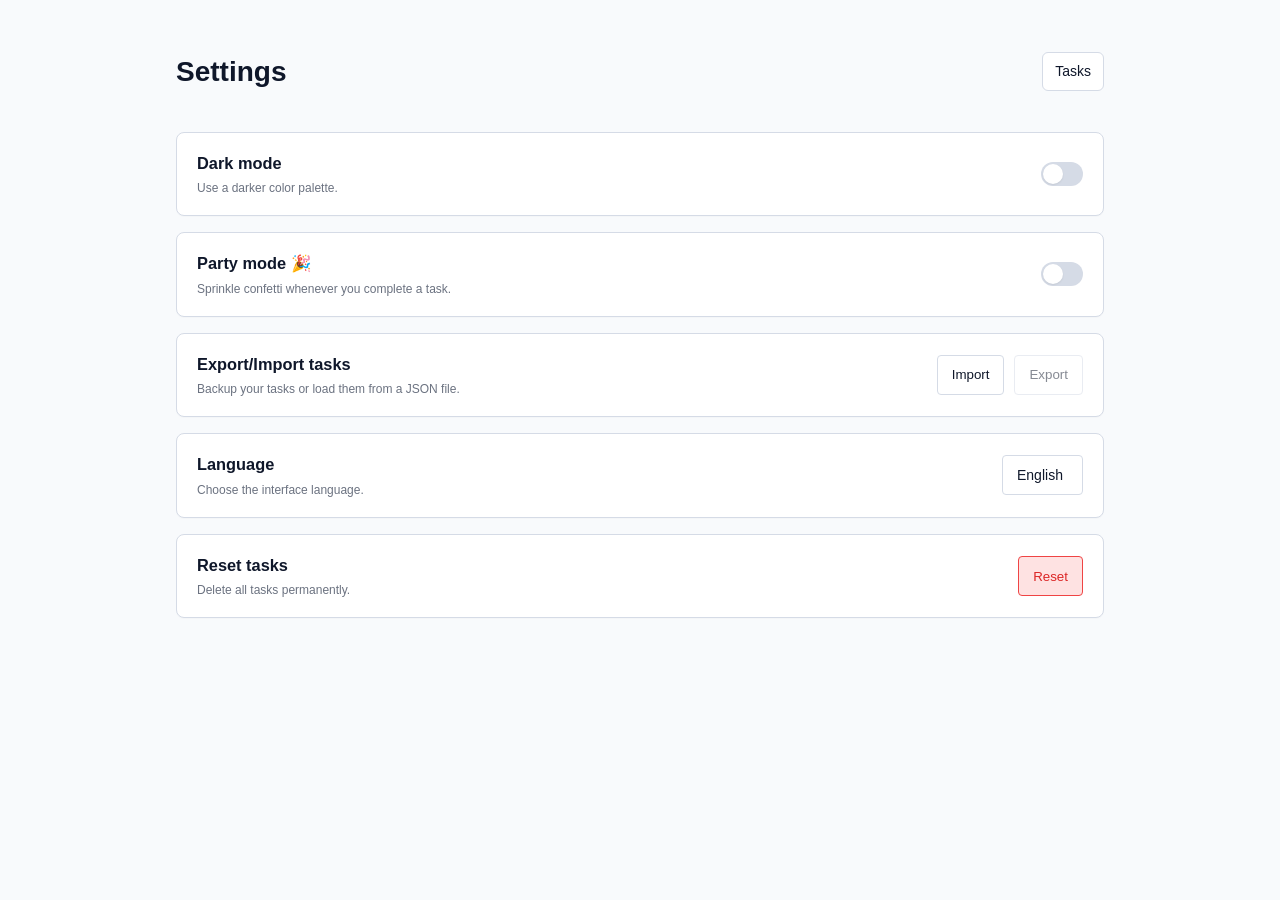
==== settings.html @ 6a359b62 "Initial commit" ====
<!DOCTYPE html>
<html lang="en">
<head>
  <meta charset="UTF-8">
  <meta name="viewport" content="width=device-width, initial-scale=1.0">
<title data-i18n="title.settings">Settings</title>
  <link rel="icon" type="image/png" href="favicons/favicon.png">
  <link rel="stylesheet" href="styles.css">
</head>
<body>
  <div class="app settings-page">
    <header class="settings-header">
      <div>
        <h1 data-i18n="title.settings">Settings</h1>
      </div>
      <nav class="page-nav">
        <a
          class="nav-link"
          href="./index.html"
          data-i18n="link.tasks"
          data-i18n-title="link.tasksTitle"
          title="Back to tasks"
        >
          Tasks
        </a>
      </nav>
    </header>

    <main class="settings-content">
      <section class="settings-card">
        <div class="settings-row">
          <div class="setting-label">
            <h3 data-i18n="section.darkMode.title">Dark mode</h3>
            <p class="hint" data-i18n="section.darkMode.hint">
              Use a darker color palette.
            </p>
          </div>
          <label
            class="settings-toggle"
            aria-label="Toggle dark mode"
            data-i18n-aria-label="section.darkMode.toggle"
          >
            <input
              type="checkbox"
              id="darkModeToggle"
              class="settings-toggle-input"
              title="Toggle dark mode"
              data-i18n-title="section.darkMode.toggle"
            />
            <span class="switch">
              <span class="switch-handle"></span>
            </span>
          </label>
        </div>
      </section>

      <section class="settings-card">
        <div class="settings-row">
          <div class="setting-label">
            <h3 data-i18n="section.partyMode.title">Party mode 🎉</h3>
            <p class="hint" data-i18n="section.partyMode.hint">
              Sprinkle confetti whenever you complete a task.
            </p>
          </div>
          <label
            class="settings-toggle"
            aria-label="Toggle party mode"
            data-i18n-aria-label="section.partyMode.toggle"
          >
            <input
              type="checkbox"
              id="partyModeToggle"
              class="settings-toggle-input"
              title="Toggle party mode"
              data-i18n-title="section.partyMode.toggle"
            />
            <span class="switch">
              <span class="switch-handle"></span>
            </span>
          </label>
        </div>
      </section>

      <section class="settings-card">
        <div class="settings-row">
          <div class="setting-label">
            <h3 data-i18n="section.backup.title">Export/Import tasks</h3>
            <p class="hint" data-i18n="section.backup.hint">
              Backup your tasks or load them from a JSON file.
            </p>
          </div>
          <div class="settings-actions">
            <button
              id="importTasksBtn"
              type="button"
              title="Import tasks from a JSON file"
              data-i18n="button.import"
              data-i18n-title="title.importButton"
            >
              Import
            </button>
            <button
              id="exportTasksBtn"
              type="button"
              title="Export all tasks to a JSON file"
              data-i18n="button.export"
              data-i18n-title="title.exportButton"
            >
              Export
            </button>
            <input
              id="importTasksInput"
              class="visually-hidden"
              type="file"
              accept="application/json"
              aria-label="Choose a tasks JSON file to import"
              data-i18n-aria-label="aria.importInput"
            />
          </div>
        </div>
      </section>

      <section class="settings-card">
        <div class="settings-row">
          <div class="setting-label">
            <h3 data-i18n="section.language.title">Language</h3>
            <p class="hint" data-i18n="section.language.hint">
              Choose the interface language.
            </p>
          </div>
          <div class="settings-actions">
            <label
              class="visually-hidden"
              for="languageSelect"
              data-i18n="label.languageSelect"
            >
              Language
            </label>
            <select
              id="languageSelect"
              class="settings-select"
              title="Select the language for the app"
              data-i18n-title="title.languageSelect"
            >
              <option value="en" data-i18n="option.language.en">English</option>
              <option value="fr" data-i18n="option.language.fr">French</option>
              <option value="es" data-i18n="option.language.es">Spanish</option>
            </select>
          </div>
        </div>
      </section>

      <section class="settings-card">
        <div class="settings-row reset-row">
          <div class="setting-label">
            <h3 data-i18n="section.reset.title">Reset tasks</h3>
            <p class="hint" data-i18n="section.reset.hint">
              Delete all tasks permanently.
            </p>
          </div>
          <button
            id="resetTasksBtn"
            class="danger"
            type="button"
            title="Delete all tasks"
            data-i18n="button.reset"
            data-i18n-title="title.resetButton"
          >
            Reset
          </button>
        </div>
      </section>
    </main>
  </div>
  <script defer src="translations.js"></script>
  <script defer src="settings.js"></script>
</body>
</html>
---- styles.css ----
:root {
  color-scheme: light;
  --color-bg: #f8fafc;
  --color-surface: #ffffff;
  --color-surface-strong: #f1f5f9;
  --color-surface-alt: #f1f5f9;
  --color-border: #d5dbe6;
  --color-border-strong: #b8c4d5;
  --color-text: #0f172a;
  --color-text-muted: #6b7280;
  --color-text-soft: #94a3b8;
  --color-code-bg: #f3f6fb;
  --color-primary: #2563eb;
  --color-primary-strong: #1d4ed8;
  --color-primary-soft: #e0e7ff;
  --color-danger: #ef4444;
  --color-danger-strong: #dc2626;
  --color-danger-soft: #fee2e2;
  --color-neutral: #ffffff;
  --color-neutral-border: #d5dbe6;
}

:root[data-theme="dark"] {
  color-scheme: dark;
  --color-bg: #0b1220;
  --color-surface: #111827;
  --color-surface-strong: #1a2433;
  --color-surface-alt: #162032;
  --color-border: #1f2a3b;
  --color-border-strong: #32425a;
  --color-text: #e5e7eb;
  --color-text-muted: #9ca3af;
  --color-text-soft: #94a3b8;
  --color-code-bg: #0f172a;
  --color-primary: #60a5fa;
  --color-primary-strong: #3b82f6;
  --color-primary-soft: #1e293b;
  --color-danger: #f87171;
  --color-danger-strong: #ef4444;
  --color-danger-soft: #2f1b1b;
  --color-neutral: #111827;
  --color-neutral-border: #1f2a3b;
}

* {
  box-sizing: border-box;
}

body {
  margin: 0;
  background: var(--color-bg);
  color: var(--color-text);
  font-family: sans-serif;
  font-size: 14px;
  line-height: 1.5;
}

.app {
  max-width: 880px;
  margin: 0 auto;
  padding: 32px 16px 48px;
}

.app-header {
  display: flex;
  justify-content: space-between;
  align-items: center;
  gap: 16px;
  margin-bottom: 16px;
  flex-wrap: nowrap;
}

.title-block h1 {
  margin: 0;
  font-size: 28px;
}

.title-block {
  display: flex;
  align-items: center;
  gap: 10px;
}

.settings-link {
  display: inline-flex;
  align-items: center;
  gap: 6px;
  padding: 6px 10px;
  border-radius: 999px;
  border: 1px solid var(--color-border);
  background: var(--color-surface);
  color: var(--color-text-muted);
  font-size: 12px;
  line-height: 1;
  text-decoration: none;
  transition: background 0.2s ease, border-color 0.2s ease, color 0.2s ease;
}

.settings-link:hover {
  border-color: var(--color-border-strong);
  color: var(--color-text);
  background: var(--color-surface-strong);
}

.settings-link:active,
.settings-link:focus-visible {
  outline: none;
  border-color: var(--color-primary);
  color: var(--color-text);
}

.subtitle {
  margin: 4px 0 0;
  color: var(--color-text-muted);
}

.stats {
  display: flex;
  gap: 8px;
  align-items: center;
  flex-wrap: wrap;
}

.stat {
  background: transparent;
  border: none;
  padding: 0;
  border-radius: 0;
  font-weight: 500;
  color: var(--color-text-muted);
}

.stat.completed {
  color: var(--color-text-muted);
}

.task-form {
  display: flex;
  align-items: center;
  gap: 8px;
}

.header-form {
  flex: 1;
  justify-content: flex-end;
}

label {
  font-weight: 500;
}

input[type="text"],
input[type="search"],
input[type="email"],
textarea {
  width: 100%;
  min-height: 40px;
  padding: 10px 14px;
  border: 1px solid var(--color-border);
  border-radius: 4px;
  background: var(--color-surface);
  color: var(--color-text);
  font-size: 14px;
}

input::placeholder,
textarea::placeholder {
  color: var(--color-text-muted);
}

input:focus,
textarea:focus {
  outline: none;
  border-color: var(--color-border-strong);
}

.settings-select {
  min-height: 40px;
  padding: 10px 14px;
  border: 1px solid var(--color-border);
  border-radius: 4px;
  background: var(--color-surface);
  color: var(--color-text);
  font-size: 14px;
  appearance: none;
  -webkit-appearance: none;
  -moz-appearance: none;
  background-image: none;
  background-repeat: no-repeat;
}

.settings-select:focus {
  outline: none;
  border-color: var(--color-border-strong);
}

button {
  min-height: 40px;
  padding: 10px 14px;
  border-radius: 4px;
  border: 1px solid var(--color-neutral-border);
  background: var(--color-neutral);
  color: var(--color-text);
  cursor: pointer;
  transition: background 0.2s ease, border-color 0.2s ease, color 0.2s ease;
  font-weight: 500;
}

button:hover {
  border-color: var(--color-border-strong);
}

button:disabled {
  opacity: 0.75;
  cursor: not-allowed;
}

button.primary {
  background: var(--color-primary);
  border-color: var(--color-primary);
  color: var(--color-surface);
}

button.primary:hover {
  background: var(--color-primary-strong);
  border-color: var(--color-primary-strong);
}

button.secondary {
  background: var(--color-surface-alt);
  border-color: var(--color-border);
}

button.secondary:hover {
  background: var(--color-primary-soft);
  color: var(--color-primary);
  border-color: var(--color-primary);
}

button.danger {
  background: var(--color-danger-soft);
  border-color: var(--color-danger);
  color: var(--color-danger-strong);
}

button.danger:hover {
  border-color: var(--color-danger-strong);
  color: var(--color-danger-strong);
}

.list-wrapper {
  background: var(--color-surface);
  border: 1px solid var(--color-border);
  border-radius: 4px;
}

.list-header {
  display: flex;
  align-items: center;
  justify-content: space-between;
  gap: 8px;
  padding: 0 4px 8px;
}

.list-header h2 {
  margin: 0;
  font-size: 18px;
}

.hint {
  color: var(--color-text-muted);
  font-size: 12px;
}

.list-header-actions {
  display: flex;
  align-items: center;
  gap: 10px;
  width: 100%;
}

.list-header-actions .stat.completed {
  margin-left: auto;
}

.search-input-wrapper {
  position: relative;
}

#searchInput {
  border-color: transparent;
  transition: border-color 0.2s ease;
}

#searchInput:hover {
  border-color: var(--color-border);
}

#searchInput:focus {
  border-color: var(--color-border-strong);
}

.search-compact input[type="search"] {
  min-height: 34px;
  padding: 8px 30px 8px 10px;
  max-width: 220px;
}

.search-compact input[type="search"]::-webkit-search-cancel-button {
  -webkit-appearance: none;
  height: 0;
  width: 0;
}

.search-compact input[type="search"]::-ms-clear {
  display: none;
  width: 0;
  height: 0;
}

.clear-search-btn {
  position: absolute;
  right: 6px;
  top: 50%;
  transform: translateY(-50%);
  width: 20px;
  height: 20px;
  min-width: 20px;
  border-radius: 2px;
  min-height: 20px;
  max-width: 20px;
  max-height: 20px;
  display: inline-flex;
  align-items: center;
  justify-content: center;
  border: none;
  background: transparent;
  color: var(--color-text-muted);
  font-size: 14px;
  line-height: 1;
  padding: 0;
  font-weight: 400;
  cursor: pointer;
  transition: background 0.2s ease, color 0.2s ease;
}

.clear-search-btn:hover {
  background: var(--color-surface-strong);
  color: var(--color-text);
}

.clear-search-btn:active {
  background: var(--color-surface-alt);
}

.task-form input[type="text"] {
  width: 80%;
  max-width: 500px;
}

.task-list {
  list-style: none;
  padding: 0;
  margin: 0;
}

.task-item {
  display: flex;
  align-items: center;
  justify-content: space-between;
  gap: 12px;
  padding: 12px 8px;
  background: transparent;
}

.task-item.dragging {
  opacity: 0.75;
  background: var(--color-surface-strong);
}

.task-item:hover {
  background: rgba(241, 245, 249, 0.4);
}

[data-theme="dark"] .task-item:hover {
  background: var(--color-bg);
}

.task-main {
  display: grid;
  grid-template-columns: 1fr auto;
  gap: 10px;
  align-items: center;
  flex: 1;
}

.task-checkbox {
  width: 20px;
  height: 20px;
  accent-color: var(--color-primary);
  cursor: pointer;
  border: 1px solid var(--color-border);
  border-radius: 4px;
  background: var(--color-surface);
}

.task-name {
  display: block;
  word-break: break-word;
  cursor: text;
  font-weight: 500;
  font-size: 18px;
}

.task-name.completed {
  color: var(--color-text-muted);
  text-decoration: line-through;
}

.task-edit-input {
  width: 100%;
  min-height: 36px;
  padding: 8px 10px;
}

.task-actions {
  display: flex;
  gap: 6px;
}

.task-actions .small {
  min-height: 28px;
  padding: 4px 8px;
  font-size: 12px;
}

.task-item.editing .task-name {
  display: none;
}

.task-item.editing .task-edit-input {
  display: block;
}

.task-edit-input {
  display: none;
}

.empty-state {
  text-align: center;
  color: var(--color-text-muted);
  margin: 14px 0 12px;
}

.settings-page {
  max-width: 960px;
}

.settings-header {
  display: flex;
  align-items: center;
  justify-content: space-between;
  gap: 16px;
  margin-bottom: 20px;
}

.page-nav {
  display: flex;
  gap: 12px;
}

.nav-link {
  display: inline-flex;
  align-items: center;
  padding: 8px 12px;
  border: 1px solid var(--color-border);
  border-radius: 6px;
  background: var(--color-surface);
  color: var(--color-text);
  text-decoration: none;
  font-weight: 500;
  transition: background 0.2s ease, border-color 0.2s ease, color 0.2s ease;
}

.nav-link:hover {
  background: var(--color-surface-strong);
  border-color: var(--color-border-strong);
}

.nav-link:active,
.nav-link:focus-visible {
  outline: none;
  border-color: var(--color-primary);
}

.settings-content {
  display: grid;
  gap: 16px;
}

.settings-row {
  display: flex;
  align-items: center;
  justify-content: space-between;
  gap: 12px;
  flex-wrap: wrap;
}

.settings-actions {
  display: flex;
  align-items: center;
  gap: 10px;
  flex-wrap: wrap;
}

.settings-actions button {
  flex-shrink: 0;
}

.settings-actions button:disabled {
  opacity: 0.5;
  cursor: not-allowed;
}

.settings-actions button:disabled:hover {
  border-color: var(--color-neutral-border);
}

.settings-toggle {
  position: relative;
  display: inline-flex;
  align-items: center;
  cursor: pointer;
}

.settings-toggle input {
  position: absolute;
  opacity: 0;
  width: 100%;
  height: 100%;
  margin: 0;
  cursor: pointer;
}

.settings-toggle .switch {
  width: 42px;
  height: 24px;
  border-radius: 999px;
  background: var(--color-border);
  display: inline-flex;
  align-items: center;
  padding: 2px;
  box-sizing: border-box;
  transition: background 0.2s ease, box-shadow 0.2s ease;
}

.settings-toggle .switch-handle {
  width: 20px;
  height: 20px;
  border-radius: 999px;
  background: var(--color-surface);
  box-shadow: 0 1px 2px rgba(0, 0, 0, 0.08);
  transition: transform 0.2s ease, box-shadow 0.2s ease;
  transform: translateX(0);
}

.settings-toggle input:checked + .switch {
  background: var(--color-primary);
  box-shadow: 0 0 0 2px rgba(37, 99, 235, 0.15);
}

.settings-toggle input:checked + .switch .switch-handle {
  transform: translateX(18px);
}

.settings-toggle input:focus-visible + .switch {
  box-shadow: 0 0 0 2px rgba(37, 99, 235, 0.25);
}

.setting-label h3 {
  margin: 0 0 4px;
}

.setting-label p {
  margin: 0;
}

.reset-row button {
  flex-shrink: 0;
}

.settings-card {
  background: var(--color-surface);
  border: 1px solid var(--color-border);
  border-radius: 8px;
  padding: 18px 20px;
  box-shadow: 0 1px 1px rgba(0, 0, 0, 0.02);
}

.settings-card__header h3 {
  margin: 0 0 4px;
}

.settings-card__header .hint {
  margin: 0;
}

.confetti-container {
  position: fixed;
  inset: 0;
  pointer-events: none;
  overflow: hidden;
  z-index: 9999;
}

.confetti-piece {
  position: absolute;
  width: 8px;
  height: 12px;
  opacity: 0.9;
  border-radius: 2px;
  animation: confetti-fall var(--duration, 1.8s) ease-out forwards;
}

@keyframes confetti-fall {
  0% {
    transform: translate3d(0, var(--y-start, -10vh), 0) rotate(0deg);
  }
  100% {
    transform: translate3d(
      var(--x-end, 0),
      var(--y-end, 110vh),
      0
    )
      rotate(720deg);
  }
}

.visually-hidden {
  position: absolute;
  width: 1px;
  height: 1px;
  padding: 0;
  margin: -1px;
  overflow: hidden;
  clip: rect(0, 0, 0, 0);
  white-space: nowrap;
  border: 0;
}

.list-header-actions {
  padding-top: 16px;
  padding-right: 16px;
  padding-left: 16px;
}

.task-main {
  padding-right: 16px;
  padding-left: 16px;
}

p#emptyState {
  padding-bottom: 16px;
}

ul#taskList {
  margin-bottom: 120px;
}

@media (max-width: 640px) {
  .task-form {
    width: 100%;
  }

  .app-header {
    flex-direction: column;
    align-items: flex-start;
    flex-wrap: wrap;
  }

  .task-form input[type="text"] {
    width: 100%;
    max-width: none;
  }

  .task-actions {
    flex-direction: column;
  }

  .task-item {
    align-items: flex-start;
  }
}
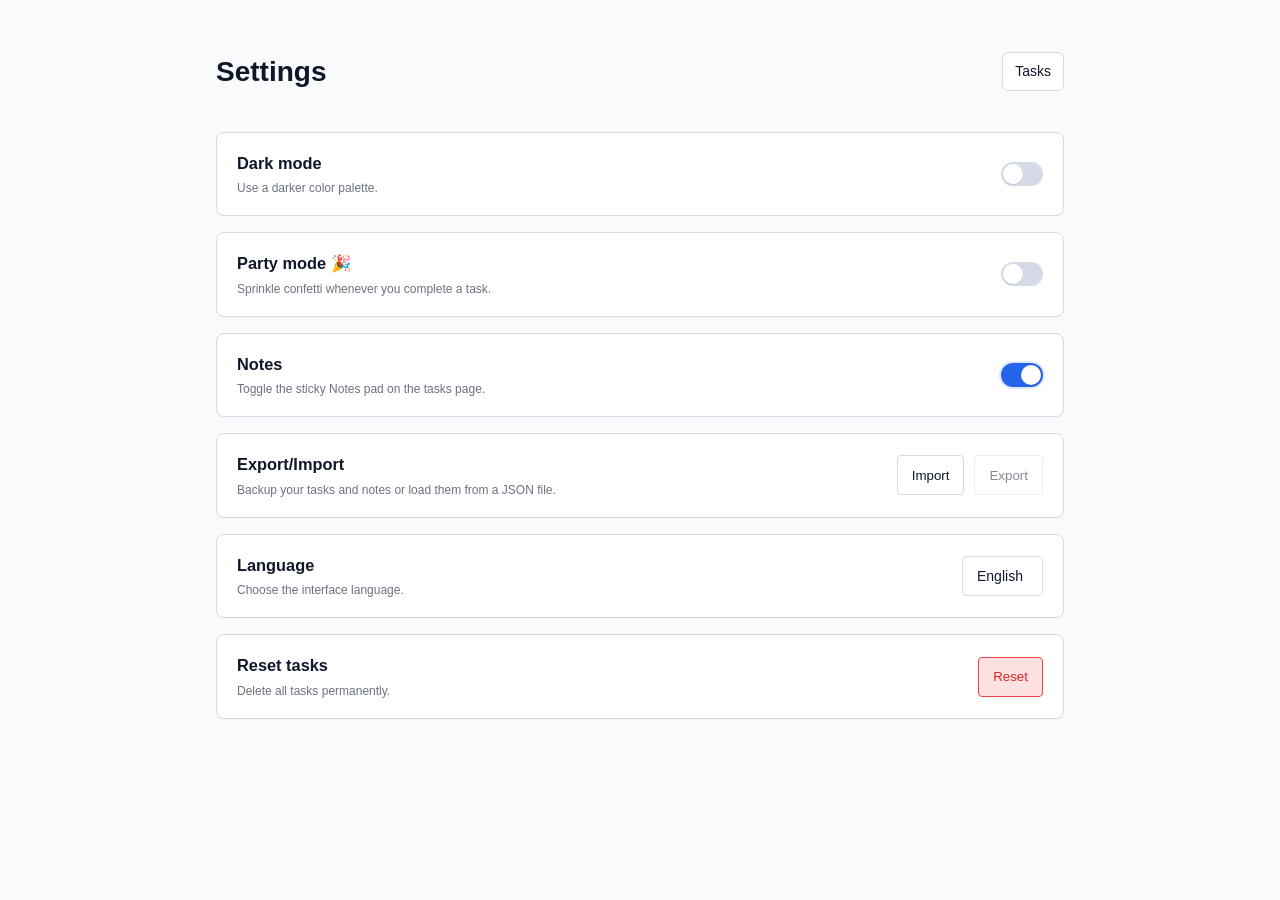
==== commit 9600e69a: "Adding "Notes" features - Adding a sticky Notes textarea - Feature can be enabled/disabled in settin" ====
--- a/settings.html
+++ b/settings.html
@@ -84,9 +84,36 @@
       <section class="settings-card">
         <div class="settings-row">
           <div class="setting-label">
-            <h3 data-i18n="section.backup.title">Export/Import tasks</h3>
+            <h3 data-i18n="section.notes.title">Notes</h3>
+            <p class="hint" data-i18n="section.notes.hint">
+              Toggle the sticky Notes pad on the tasks page.
+            </p>
+          </div>
+          <label
+            class="settings-toggle"
+            aria-label="Toggle notes pad"
+            data-i18n-aria-label="section.notes.toggle"
+          >
+            <input
+              type="checkbox"
+              id="notesToggle"
+              class="settings-toggle-input"
+              title="Toggle notes pad"
+              data-i18n-title="section.notes.toggle"
+            />
+            <span class="switch">
+              <span class="switch-handle"></span>
+            </span>
+          </label>
+        </div>
+      </section>
+
+      <section class="settings-card">
+        <div class="settings-row">
+          <div class="setting-label">
+            <h3 data-i18n="section.backup.title">Export/Import tasks & notes</h3>
             <p class="hint" data-i18n="section.backup.hint">
-              Backup your tasks or load them from a JSON file.
+              Backup your tasks and notes or load them from a JSON file.
             </p>
           </div>
           <div class="settings-actions">
@@ -173,6 +200,7 @@
     </main>
   </div>
   <script defer src="translations.js"></script>
+  <script defer src="additional-settings/notes/notes.js"></script>
   <script defer src="settings.js"></script>
 </body>
 </html>
--- a/styles.css
+++ b/styles.css
@@ -55,10 +55,22 @@
   line-height: 1.5;
 }
 
+.layout {
+  display: flex;
+  justify-content: center;
+  align-items: flex-start;
+  gap: 20px;
+  padding: 16px;
+}
+
 .app {
-  max-width: 880px;
+  width: 880px;
   margin: 0 auto;
   padding: 32px 16px 48px;
+}
+
+.layout .app {
+  margin: 0;
 }
 
 .app-header {
@@ -692,3 +704,9 @@
   }
 }
 
+@media (max-width: 1100px) {
+  .layout {
+    flex-direction: column;
+  }
+}
+
